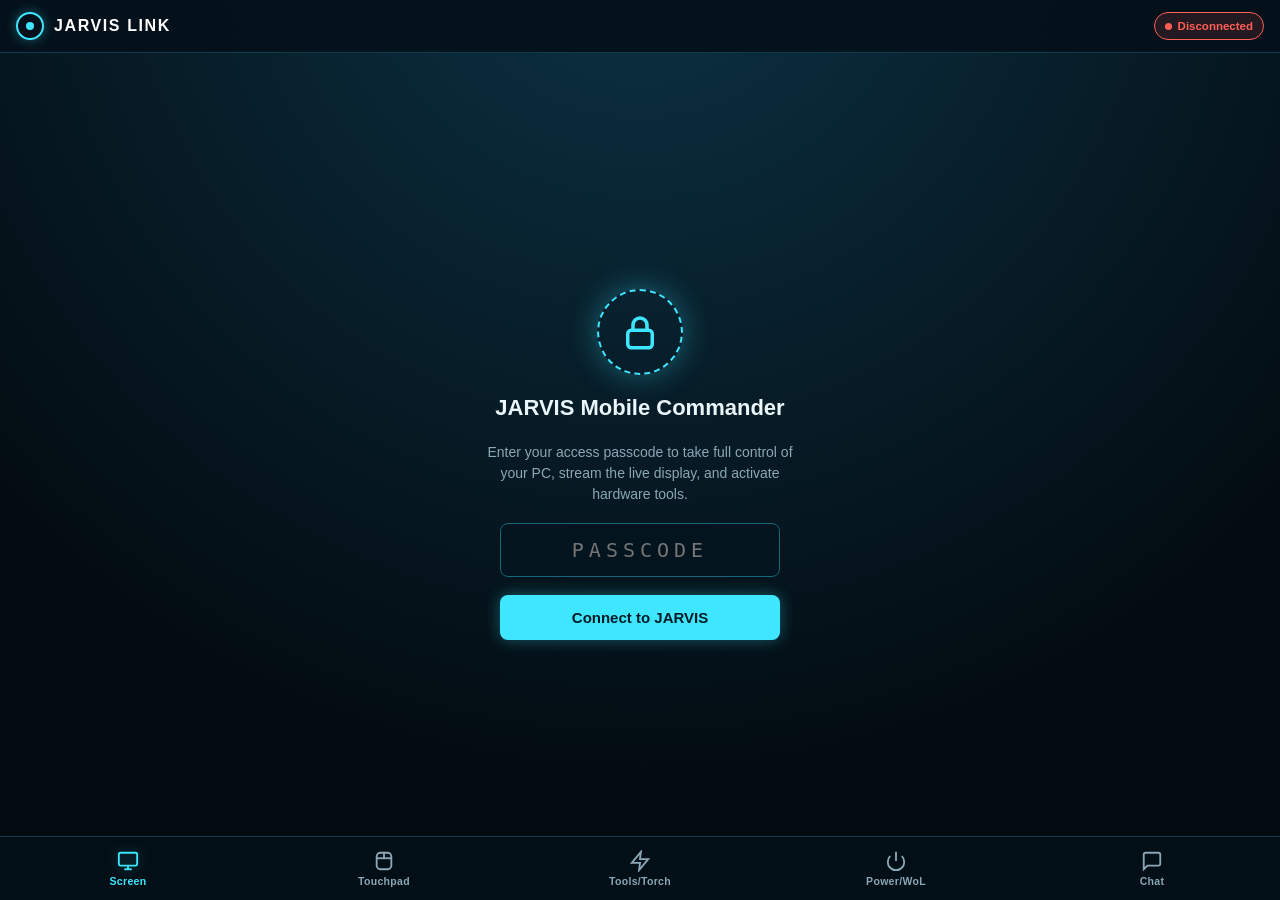
==== frontend/phone.html @ 46cdab11 "v4.6.0: Live desktop stream, phone flashlight control, subnet device discovery, laptop WoWLAN sleep " ====
<!doctype html>
<html lang="en">
<head>
  <meta charset="utf-8" />
  <meta name="viewport" content="width=device-width, initial-scale=1, maximum-scale=1, user-scalable=no, viewport-fit=cover" />
  <meta name="theme-color" content="#030b11" />
  <meta name="apple-mobile-web-app-capable" content="yes" />
  <meta name="apple-mobile-web-app-status-bar-style" content="black-translucent" />
  <title>JARVIS Mobile Commander</title>
  <style>
    :root {
      --bg: #030b11;
      --card: #081824;
      --card-border: #0f394d;
      --cyan: #3fe6ff;
      --cyan-dim: #136677;
      --cyan-glow: rgba(63, 230, 255, 0.35);
      --amber: #ffb54a;
      --red: #ff5e57;
      --green: #4ade80;
      --text: #eaf6fa;
      --muted: #8aa7b5;
      --font: -apple-system, BlinkMacSystemFont, "Segoe UI", Roboto, Helvetica, Arial, sans-serif;
      --mono: "Cascadia Mono", Consolas, monospace;
      --nav-height: 64px;
    }
    * { box-sizing: border-box; -webkit-tap-highlight-color: transparent; }
    html, body {
      margin: 0; padding: 0; width: 100%; min-height: 100%;
      background: var(--bg); color: var(--text); font: 15px/1.4 var(--font);
      overflow-x: hidden;
    }
    body {
      background: radial-gradient(circle at 50% -10%, #0c3345 0%, var(--bg) 75%);
      display: flex; flex-direction: column; min-height: 100vh;
      padding-bottom: calc(var(--nav-height) + env(safe-area-inset-bottom, 12px));
    }
    .hidden { display: none !important; }

    /* Top Bar */
    header {
      padding: 12px 16px; display: flex; align-items: center; justify-content: space-between;
      border-bottom: 1px solid var(--card-border); background: rgba(5, 18, 27, 0.94);
      backdrop-filter: blur(16px); -webkit-backdrop-filter: blur(16px);
      position: sticky; top: 0; z-index: 50;
    }
    .brand { display: flex; align-items: center; gap: 10px; }
    .mark {
      width: 28px; height: 28px; border-radius: 50%; border: 2px solid var(--cyan);
      box-shadow: 0 0 12px var(--cyan-glow); display: flex; align-items: center; justify-content: center;
      position: relative;
    }
    .mark::after { content: ""; width: 8px; height: 8px; border-radius: 50%; background: var(--cyan); }
    .title { font-weight: 800; font-size: 16px; letter-spacing: 0.1em; color: #fff; }
    .status-badge {
      display: inline-flex; align-items: center; gap: 6px; font-size: 11.5px; font-weight: 600;
      padding: 5px 10px; border-radius: 14px; background: rgba(74, 222, 128, 0.12);
      border: 1px solid var(--green); color: var(--green);
    }
    .status-badge.bad { background: rgba(255, 94, 87, 0.12); border-color: var(--red); color: var(--red); }
    .status-badge i { width: 7px; height: 7px; border-radius: 50%; background: currentColor; }

    /* Fixed Bottom Navigation */
    .bottom-nav {
      position: fixed; bottom: 0; left: 0; right: 0; height: var(--nav-height);
      background: rgba(4, 16, 24, 0.96); backdrop-filter: blur(20px); -webkit-backdrop-filter: blur(20px);
      border-top: 1px solid var(--card-border); display: flex; justify-content: space-around;
      align-items: center; z-index: 60; padding-bottom: env(safe-area-inset-bottom, 0px);
    }
    .nav-item {
      flex: 1; display: flex; flex-direction: column; align-items: center; justify-content: center;
      background: none; border: none; color: var(--muted); padding: 6px 0; cursor: pointer;
      font-size: 10.5px; font-weight: 600; letter-spacing: 0.03em; transition: color 0.15s;
    }
    .nav-item svg { width: 22px; height: 22px; stroke: currentColor; fill: none; stroke-width: 2; margin-bottom: 3px; }
    .nav-item.active { color: var(--cyan); }
    .nav-item.active svg { stroke: var(--cyan); filter: drop-shadow(0 0 6px var(--cyan-glow)); }

    /* Main Container */
    main { flex: 1; padding: 14px; display: flex; flex-direction: column; gap: 14px; max-width: 680px; margin: 0 auto; width: 100%; }

    /* Panels */
    .panel {
      background: var(--card); border: 1px solid var(--card-border); border-radius: 10px;
      padding: 14px; display: flex; flex-direction: column; gap: 12px;
      box-shadow: 0 4px 20px rgba(0, 0, 0, 0.3);
    }
    .panel-head { display: flex; align-items: center; justify-content: space-between; }
    .panel-head h3 { margin: 0; font-size: 13.5px; font-weight: 700; color: #fff; text-transform: uppercase; letter-spacing: 0.08em; }

    /* Auth Screen */
    .auth-box {
      flex: 1; display: flex; flex-direction: column; justify-content: center; align-items: center;
      padding: 28px 20px; text-align: center; gap: 18px; margin-top: 40px;
    }
    .lock-orb {
      width: 86px; height: 86px; border-radius: 50%; border: 2px dashed var(--cyan);
      display: flex; align-items: center; justify-content: center;
      box-shadow: 0 0 30px var(--cyan-glow); animation: pulse 2.5s infinite;
    }
    .lock-orb svg { width: 42px; height: 42px; stroke: var(--cyan); fill: none; stroke-width: 2; }
    .auth-box h2 { margin: 0; font-size: 22px; font-weight: 700; }
    .auth-box p { margin: 0; color: var(--muted); font-size: 14px; max-width: 320px; line-height: 1.5; }
    .pass-input {
      width: 100%; max-width: 280px; padding: 14px; font-size: 20px; text-align: center;
      letter-spacing: 0.25em; border-radius: 8px; border: 1px solid var(--cyan-dim);
      background: #04141e; color: #fff; font-family: var(--mono); outline: none;
    }
    .pass-input:focus { border-color: var(--cyan); box-shadow: 0 0 15px var(--cyan-glow); }
    .btn-connect {
      width: 100%; max-width: 280px; padding: 14px; border-radius: 8px; font-size: 15px;
      font-weight: 700; background: var(--cyan); color: #011b24; border: none; cursor: pointer;
      box-shadow: 0 0 15px var(--cyan-glow);
    }
    .btn-connect:active { filter: brightness(0.9); }

    /* LIVE SCREEN STREAM (MJPEG Smooth Feed) */
    .screen-wrapper {
      position: relative; width: 100%; border-radius: 8px; overflow: hidden;
      border: 1px solid var(--cyan-dim); background: #000; display: flex; align-items: center; justify-content: center;
      min-height: 200px;
    }
    .live-stream-img {
      width: 100%; height: auto; max-height: 65vh; display: block; object-fit: contain;
      cursor: crosshair; user-select: none;
    }
    .live-tag {
      position: absolute; top: 8px; left: 8px; background: rgba(220, 38, 38, 0.85);
      color: #fff; font-size: 10.5px; font-weight: 800; padding: 3px 8px; border-radius: 4px;
      display: flex; align-items: center; gap: 5px; text-transform: uppercase; letter-spacing: 0.08em;
    }
    .live-tag::before { content: ""; width: 6px; height: 6px; border-radius: 50%; background: #fff; animation: pulse 1s infinite; }
    .stream-overlay-controls {
      position: absolute; top: 8px; right: 8px; display: flex; gap: 6px;
    }
    .stream-btn {
      padding: 5px 9px; font-size: 11.5px; font-weight: 600; border-radius: 5px;
      background: rgba(0, 0, 0, 0.75); border: 1px solid var(--cyan-dim); color: #fff;
      cursor: pointer; backdrop-filter: blur(6px);
    }
    .stream-btn:active { border-color: var(--cyan); color: var(--cyan); }
    .click-ripple {
      position: absolute; width: 24px; height: 24px; border-radius: 50%;
      border: 2px solid var(--cyan); background: rgba(63, 230, 255, 0.4);
      transform: translate(-50%, -50%); pointer-events: none; animation: ripple 0.5s forwards;
    }
    @keyframes ripple {
      0% { transform: translate(-50%, -50%) scale(0.3); opacity: 1; }
      100% { transform: translate(-50%, -50%) scale(2); opacity: 0; }
    }

    /* FLASH LIGHT SECTION */
    .torch-card {
      background: linear-gradient(135deg, rgba(63, 230, 255, 0.08) 0%, rgba(7, 24, 34, 0.8) 100%);
      border: 1px solid var(--cyan-dim); border-radius: 12px; padding: 18px; text-align: center;
      display: flex; flex-direction: column; align-items: center; gap: 14px;
    }
    .torch-btn {
      width: 100px; height: 100px; border-radius: 50%; border: 3px solid var(--cyan);
      background: #061922; color: var(--cyan); display: flex; flex-direction: column;
      align-items: center; justify-content: center; cursor: pointer; gap: 4px;
      box-shadow: 0 0 20px rgba(63, 230, 255, 0.2); transition: all 0.25s ease;
    }
    .torch-btn svg { width: 36px; height: 36px; stroke: currentColor; fill: none; stroke-width: 2; }
    .torch-btn span { font-size: 11px; font-weight: 800; letter-spacing: 0.08em; }
    .torch-btn.active {
      background: #ffea79; color: #1a1500; border-color: #ffd700;
      box-shadow: 0 0 45px rgba(255, 234, 121, 0.8), 0 0 80px rgba(255, 215, 0, 0.5);
    }
    .torch-btn.active svg { stroke: #1a1500; }

    /* Screen Torch Overlay (100% fallback) */
    .screen-torch-overlay {
      position: fixed; inset: 0; z-index: 9999; background: #ffffff;
      display: flex; flex-direction: column; align-items: center; justify-content: center;
      color: #000; font-weight: 800; cursor: pointer;
    }
    .screen-torch-overlay span {
      background: rgba(0, 0, 0, 0.6); color: #fff; padding: 10px 18px; border-radius: 20px;
      font-size: 14px; letter-spacing: 0.05em;
    }

    /* Trackpad */
    .touchpad-box {
      width: 100%; height: 210px; border-radius: 10px; border: 2px dashed var(--cyan-dim);
      background: radial-gradient(circle at 50% 50%, #072230 0%, #030f16 100%);
      display: flex; flex-direction: column; align-items: center; justify-content: center;
      user-select: none; touch-action: none; position: relative;
    }
    .touchpad-box:active { border-color: var(--cyan); box-shadow: inset 0 0 25px var(--cyan-glow); }
    .touchpad-hint { color: var(--muted); font-size: 12.5px; pointer-events: none; text-align: center; line-height: 1.5; }
    .mouse-btns { display: grid; grid-template-columns: 1fr 1fr; gap: 8px; }
    .mouse-btn {
      padding: 13px; border-radius: 8px; border: 1px solid var(--card-border);
      background: #061922; color: #fff; font-weight: 700; font-size: 14px; cursor: pointer;
      text-align: center;
    }
    .mouse-btn:active { background: rgba(63, 230, 255, 0.2); border-color: var(--cyan); }

    /* Action Grids */
    .grid { display: grid; grid-template-columns: repeat(2, 1fr); gap: 8px; }
    .btn-action {
      padding: 12px 10px; border-radius: 8px; border: 1px solid var(--card-border);
      background: #061923; color: #d0edf5; font-size: 13.5px; font-weight: 600;
      display: flex; align-items: center; justify-content: center; gap: 8px; cursor: pointer;
      text-align: center;
    }
    .btn-action:active { background: rgba(63, 230, 255, 0.18); border-color: var(--cyan); color: #fff; }
    .btn-action svg { width: 18px; height: 18px; stroke: var(--cyan); fill: none; stroke-width: 2; flex-shrink: 0; }
    .btn-action.highlight { border-color: var(--cyan-dim); color: #fff; background: rgba(63, 230, 255, 0.08); }
    .btn-action.warning { border-color: #8c6a23; color: #ffca65; }
    .btn-action.danger { border-color: #7a1d15; color: #ff8b7c; }

    /* Keyboard bar */
    .key-bar { display: flex; gap: 8px; }
    .key-bar input {
      flex: 1; padding: 12px 14px; border-radius: 8px; border: 1px solid var(--card-border);
      background: #04121a; color: #fff; font-size: 14px; outline: none;
    }
    .key-bar input:focus { border-color: var(--cyan); }
    .btn-key-send {
      padding: 0 16px; border-radius: 8px; background: var(--cyan); color: #011b24;
      border: none; font-weight: 800; font-size: 13.5px; cursor: pointer;
    }
    .shortcut-chips { display: flex; flex-wrap: wrap; gap: 6px; }
    .chip {
      padding: 7px 11px; border-radius: 6px; font-size: 12.5px; font-weight: 600;
      background: #071f2b; border: 1px solid var(--card-border); color: #c4ecf7; cursor: pointer;
    }
    .chip:active { border-color: var(--cyan); color: #fff; background: rgba(63, 230, 255, 0.2); }

    /* Chat Section */
    .chat-log {
      max-height: 380px; min-height: 180px; overflow-y: auto; display: flex; flex-direction: column;
      gap: 10px; padding: 4px;
    }
    .bubble {
      padding: 10px 14px; border-radius: 10px; font-size: 14.5px; max-width: 88%;
      word-break: break-word; line-height: 1.45;
    }
    .bubble.user { align-self: flex-end; background: #0c3345; border: 1px solid var(--cyan-dim); color: #fff; border-bottom-right-radius: 2px; }
    .bubble.bot { align-self: flex-start; background: #061922; border-left: 3px solid var(--cyan); color: var(--text); border-bottom-left-radius: 2px; }
    .bubble.err { border-left-color: var(--red); color: #ffb4a6; }

    .chat-bar { display: flex; gap: 8px; }
    .chat-bar input {
      flex: 1; padding: 12px 14px; border-radius: 8px; border: 1px solid var(--card-border);
      background: #04121a; color: #fff; font-size: 14.5px; outline: none;
    }
    .chat-bar input:focus { border-color: var(--cyan); }
    .btn-icon {
      width: 46px; height: 46px; border-radius: 8px; border: 1px solid var(--cyan-dim);
      background: #061e29; color: var(--cyan); display: flex; align-items: center; justify-content: center;
      cursor: pointer; flex-shrink: 0;
    }
    .btn-icon svg { width: 22px; height: 22px; fill: none; stroke: currentColor; stroke-width: 2; }
    .btn-icon.live { background: var(--cyan); color: #00222a; animation: pulse 1s infinite; }

    /* Info cards */
    .info-card {
      padding: 12px; border-radius: 8px; background: rgba(63, 230, 255, 0.05);
      border: 1px solid var(--cyan-dim); font-size: 13.5px; color: var(--text); line-height: 1.5;
    }
    .info-card b { color: var(--cyan); }

    /* Media row */
    .media-row { display: flex; justify-content: space-between; gap: 6px; }
    .media-row button {
      flex: 1; padding: 12px 4px; border-radius: 6px; border: 1px solid var(--card-border);
      background: #061822; color: #fff; font-size: 13px; font-weight: 600; cursor: pointer;
    }
    .media-row button:active { border-color: var(--cyan); }

    /* Alarm Banner */
    .alarm-banner {
      position: fixed; inset: 0; z-index: 100; background: rgba(239, 68, 68, 0.96);
      color: #fff; display: flex; flex-direction: column; align-items: center; justify-content: center;
      gap: 18px; padding: 24px; text-align: center; animation: alarmFlash 0.5s infinite alternate;
    }
    .alarm-banner h1 { margin: 0; font-size: 30px; font-weight: 800; }
    .btn-dismiss {
      padding: 14px 30px; border-radius: 10px; font-size: 17px; font-weight: 800;
      background: #fff; color: #b91c1c; border: none; cursor: pointer; box-shadow: 0 4px 20px rgba(0,0,0,0.5);
    }

    /* Toast */
    .toast {
      position: fixed; bottom: calc(var(--nav-height) + 16px); left: 50%; transform: translateX(-50%);
      padding: 10px 18px; border-radius: 24px; font-size: 13.5px; font-weight: 600;
      background: #072230; border: 1px solid var(--cyan); color: #fff; z-index: 70;
      box-shadow: 0 4px 25px rgba(0,0,0,0.7); max-width: 90%; text-align: center;
    }

    @keyframes pulse {
      0%, 100% { transform: scale(1); }
      50% { transform: scale(1.04); }
    }
    @keyframes alarmFlash {
      from { background: rgba(220, 38, 38, 0.96); }
      to { background: rgba(153, 27, 27, 0.96); }
    }
  </style>
</head>
<body>

  <!-- Top Navigation Header -->
  <header>
    <div class="brand">
      <div class="mark"></div>
      <div class="title">JARVIS LINK</div>
    </div>
    <div id="connStatus" class="status-badge bad"><i></i><span>Disconnected</span></div>
  </header>

  <!-- Passcode Unlock Screen -->
  <div id="authScreen" class="auth-box">
    <div class="lock-orb">
      <svg viewBox="0 0 24 24"><rect x="5" y="11" width="14" height="10" rx="2"/><path d="M8 11V8a4 4 0 018 0v3"/></svg>
    </div>
    <h2>JARVIS Mobile Commander</h2>
    <p>Enter your access passcode to take full control of your PC, stream the live display, and activate hardware tools.</p>
    <input type="password" id="passInput" class="pass-input" placeholder="PASSCODE" autocomplete="off" />
    <button id="btnConnect" class="btn-connect">Connect to JARVIS</button>
  </div>

  <!-- Connected Screen -->
  <div id="mainScreen" class="hidden" style="display:flex; flex-direction:column; flex:1;">
    <main>
      <!-- TAB 1: LIVE SCREEN (Continuous Smooth Stream) -->
      <div id="tabScreen" class="tab-content">
        <section class="panel">
          <div class="panel-head">
            <h3>Live Desktop Stream</h3>
            <div style="display:flex; gap:6px;">
              <button id="btnFullscreenStream" class="stream-btn">⛶ Fullscreen</button>
              <button id="btnReloadStream" class="stream-btn">🔄 Reconnect</button>
            </div>
          </div>
          <div class="screen-wrapper" id="streamWrapper">
            <span class="live-tag">Live Stream</span>
            <img id="liveScreenStream" class="live-stream-img" alt="Connecting live video feed..." />
          </div>
          <div style="display:flex; justify-content:space-between; align-items:center; font-size:12px; color:var(--muted)">
            <span>👆 Tap anywhere on the live desktop above to click that spot on your PC!</span>
          </div>
        </section>

        <!-- Quick PC Actions under Stream -->
        <section class="panel">
          <div class="panel-head"><h3>Quick Controls</h3></div>
          <div class="grid">
            <button class="btn-action highlight" data-action="click">
              <svg viewBox="0 0 24 24"><circle cx="12" cy="12" r="9"/><circle cx="12" cy="12" r="3"/></svg>
              Left Click
            </button>
            <button class="btn-action highlight" data-action="right_click">
              <svg viewBox="0 0 24 24"><path d="M12 3v18M12 3a9 9 0 019 9v0a9 9 0 01-9 9"/></svg>
              Right Click
            </button>
            <button class="btn-action" data-action="minimize">
              <svg viewBox="0 0 24 24"><line x1="4" y1="20" x2="20" y2="20"/></svg>
              Minimise Window
            </button>
            <button class="btn-action" data-action="maximize">
              <svg viewBox="0 0 24 24"><rect x="3" y="3" width="18" height="18" rx="2"/></svg>
              Full Size Window
            </button>
          </div>
        </section>
      </div>

      <!-- TAB 2: TRACKPAD & KEYBOARD -->
      <div id="tabTrackpad" class="tab-content hidden">
        <section class="panel">
          <div class="panel-head">
            <h3>Precision Touchpad</h3>
            <span style="font-size:11.5px; color:var(--cyan)">Tap=Click | 2-Finger=Right-Click</span>
          </div>
          <div id="touchpad" class="touchpad-box">
            <span class="touchpad-hint">Drag finger here to move PC cursor<br>Tap to click • 2 fingers to scroll</span>
          </div>
          <div class="mouse-btns">
            <button class="mouse-btn" id="btnMouseLeft">Left Click</button>
            <button class="mouse-btn" id="btnMouseRight">Right Click</button>
          </div>
        </section>

        <section class="panel">
          <div class="panel-head"><h3>PC Keyboard & Shortcuts</h3></div>
          <div class="key-bar">
            <input type="text" id="keyInput" placeholder="Type text to send to PC..." autocomplete="off" />
            <button id="btnSendKeys" class="btn-key-send">Send</button>
          </div>
          <div class="shortcut-chips">
            <button class="chip" data-key="win">Win Key</button>
            <button class="chip" data-key="enter">Enter</button>
            <button class="chip" data-key="backspace">Backspace</button>
            <button class="chip" data-key="esc">Esc</button>
            <button class="chip" data-key="alt+tab">Alt+Tab</button>
            <button class="chip" data-key="ctrl+c">Copy (Ctrl+C)</button>
            <button class="chip" data-key="ctrl+v">Paste (Ctrl+V)</button>
            <button class="chip" data-key="win+d">Desktop (Win+D)</button>
            <button class="chip" data-key="win+l">Lock (Win+L)</button>
            <button class="chip" data-key="space">Space</button>
            <button class="chip" data-key="up">▲ Up</button>
            <button class="chip" data-key="down">▼ Down</button>
          </div>
        </section>
      </div>

      <!-- TAB 3: PHONE TOOLS & FLASHLIGHT -->
      <div id="tabTools" class="tab-content hidden">
        <!-- Torch Card -->
        <section class="panel">
          <div class="panel-head"><h3>Phone Flashlight & Torch</h3></div>
          <div class="torch-card">
            <button id="btnToggleTorch" class="torch-btn">
              <svg viewBox="0 0 24 24"><polygon points="13 2 3 14 12 14 11 22 21 10 12 10 13 2"/></svg>
              <span id="torchLabel">TORCH OFF</span>
            </button>
            <span style="font-size:13px; color:var(--muted)">Tap button above or ask JARVIS from PC to turn on phone flashlight.</span>
            <div style="display:flex; gap:8px; width:100%;">
              <button id="btnScreenTorch" class="btn-action" style="flex:1;">White Screen Torch</button>
              <button id="btnVibratePhone" class="btn-action" style="flex:1;">Test Vibration</button>
            </div>
          </div>
        </section>

        <!-- Phone Companion Features -->
        <section class="panel">
          <div class="panel-head"><h3>Phone & Camera Tools</h3></div>
          <div class="grid">
            <label class="btn-action highlight" style="cursor:pointer">
              <svg viewBox="0 0 24 24"><path d="M23 19a2 2 0 01-2 2H3a2 2 0 01-2-2V8a2 2 0 012-2h4l2-3h6l2 3h4a2 2 0 012 2z"/><circle cx="12" cy="13" r="4"/></svg>
              Snap & Send Photo
              <input type="file" id="photoInput" accept="image/*" capture="environment" class="hidden" />
            </label>
            <button id="btnShareScreen" class="btn-action highlight">
              <svg viewBox="0 0 24 24"><rect x="2" y="3" width="20" height="14" rx="2"/><line x1="8" y1="21" x2="16" y2="21"/><line x1="12" y1="17" x2="12" y2="21"/></svg>
              Share Phone Screen
            </button>
            <button id="btnSendClipboard" class="btn-action">
              <svg viewBox="0 0 24 24"><path d="M16 4h2a2 2 0 012 2v14a2 2 0 01-2 2H6a2 2 0 01-2-2V6a2 2 0 012-2h2"/><rect x="8" y="2" width="8" height="4" rx="1"/></svg>
              Send Phone Clip
            </button>
            <button id="btnGetClipboard" class="btn-action">
              <svg viewBox="0 0 24 24"><path d="M8 5H6a2 2 0 00-2 2v12a2 2 0 002 2h10a2 2 0 002-2v-1M8 5a2 2 0 002 2h2a2 2 0 002-2M8 5a2 2 0 012-2h2a2 2 0 012 2"/></svg>
              Get PC Clip
            </button>
            <label class="btn-action" style="cursor:pointer">
              <svg viewBox="0 0 24 24"><path d="M14 2H6a2 2 0 00-2 2v16a2 2 0 002 2h12a2 2 0 002-2V8z"/><path d="M14 2v6h6"/></svg>
              Upload Any File
              <input type="file" id="fileInput" class="hidden" />
            </label>
            <button id="btnWakeLock" class="btn-action">
              <svg viewBox="0 0 24 24"><circle cx="12" cy="12" r="5"/><line x1="12" y1="1" x2="12" y2="3"/><line x1="12" y1="21" x2="12" y2="23"/><line x1="4.22" y1="4.22" x2="5.64" y2="5.64"/><line x1="18.36" y1="18.36" x2="19.78" y2="19.78"/></svg>
              Keep Screen Awake
            </button>
          </div>
        </section>

        <!-- Unlock Screen Surface -->
        <section class="panel">
          <div class="panel-head"><h3>Phone Unlock PIN / Pass</h3></div>
          <div style="display:flex; gap:8px;">
            <input type="password" id="phoneUnlockPin" placeholder="PIN / Passcode" style="flex:1; padding:11px; border-radius:8px; border:1px solid var(--card-border); background:#04121a; color:#fff;" />
            <button id="btnUnlockPhone" class="btn-action highlight" style="width:auto; padding:0 16px;">Unlock</button>
          </div>
        </section>
      </div>

      <!-- TAB 4: POWER & WAKE-ON-LAN -->
      <div id="tabPower" class="tab-content hidden">
        <!-- Wake-on-LAN card -->
        <section class="panel">
          <div class="panel-head"><h3>Wake PC from Sleep (WoL)</h3></div>
          <div class="info-card" id="wolDetails">
            <b>Hardware MAC:</b> <span id="dispMac" style="color:var(--cyan); font-family:var(--mono);">9C:C7:D3:36:72:C6</span><br>
            <b>Broadcast IP:</b> <span id="dispBcast" style="font-family:var(--mono);">10.202.34.255:9</span><br>
            <small style="color:var(--muted)">Note: When your laptop is asleep, Windows suspends the web server. Use the 1-Tap WoL Intent button below to transmit the hardware magic packet over Wi-Fi directly from your phone!</small>
          </div>
          <div class="grid">
            <button id="btnCopyMac" class="btn-action highlight">
              <svg viewBox="0 0 24 24"><rect x="9" y="9" width="13" height="13" rx="2" ry="2"/><path d="M5 15H4a2 2 0 01-2-2V4a2 2 0 012-2h9a2 2 0 012 2v1"/></svg>
              Copy MAC Address
            </button>
            <a id="btnAndroidWolIntent" class="btn-action highlight" style="text-decoration:none;">
              <svg viewBox="0 0 24 24"><polygon points="13 2 3 14 12 14 11 22 21 10 12 10 13 2"/></svg>
              Open Android WoL
            </a>
            <button id="btnWakePC" class="btn-action warning">
              <svg viewBox="0 0 24 24"><path d="M18.36 6.64a9 9 0 11-12.73 0M12 2v10"/></svg>
              Send WoL Packet
            </button>
            <button id="btnSleepPC" class="btn-action danger">
              <svg viewBox="0 0 24 24"><path d="M21 12.79A9 9 0 1111.21 3 7 7 0 0021 12.79z"/></svg>
              Put PC to Sleep
            </button>
          </div>
        </section>

        <!-- Windows Management -->
        <section class="panel">
          <div class="panel-head"><h3>Windows & Desktop Control</h3></div>
          <div class="grid">
            <button class="btn-action highlight" data-action="minimize">Minimise Active</button>
            <button class="btn-action highlight" data-action="maximize">Make Full Size</button>
            <button class="btn-action" data-action="restore">Restore Window</button>
            <button class="btn-action danger" data-action="close">Close Window</button>
            <button class="btn-action" data-action="desktop">Show Desktop</button>
            <button class="btn-action" data-action="lock">Lock PC</button>
          </div>
        </section>

        <!-- Media Controls -->
        <section class="panel">
          <div class="panel-head"><h3>PC Volume & Media</h3></div>
          <div class="media-row">
            <button data-action="previous">⏮ Prev</button>
            <button data-action="play_pause">⏯ Play/Pause</button>
            <button data-action="next">⏭ Next</button>
          </div>
          <div class="media-row">
            <button data-action="volume_down">🔉 Vol -</button>
            <button data-action="mute">🔇 Mute</button>
            <button data-action="volume_up">🔊 Vol +</button>
          </div>
        </section>
      </div>

      <!-- TAB 5: AI CHAT & VOICE -->
      <div id="tabChat" class="tab-content hidden">
        <section class="panel">
          <div class="panel-head">
            <h3>JARVIS AI Assistant</h3>
            <span id="pcName" style="font-size:12px; color:var(--muted)">Connected to PC</span>
          </div>
          <div id="chatLog" class="chat-log">
            <div class="bubble bot">JARVIS Mobile Link active. Tell me what to do on your PC or with your phone!</div>
          </div>
          <form id="chatForm" class="chat-bar" autocomplete="off">
            <button type="button" id="btnMic" class="btn-icon" title="Voice Input">
              <svg viewBox="0 0 24 24"><rect x="9" y="3" width="6" height="11" rx="3"/><path d="M5 11a7 7 0 0014 0M12 18v3"/></svg>
            </button>
            <input type="text" id="chatInput" placeholder="Command PC or ask anything..." />
            <button type="submit" class="btn-icon" title="Send">
              <svg viewBox="0 0 24 24"><path d="M5 12h14M12 5l7 7-7 7"/></svg>
            </button>
          </form>
        </section>
      </div>
    </main>
  </div>

  <!-- Bottom Navigation Bar -->
  <nav class="bottom-nav" id="bottomNav">
    <button class="nav-item active" data-tab="tabScreen">
      <svg viewBox="0 0 24 24"><rect x="2" y="3" width="20" height="14" rx="2"/><line x1="8" y1="21" x2="16" y2="21"/><line x1="12" y1="17" x2="12" y2="21"/></svg>
      <span>Screen</span>
    </button>
    <button class="nav-item" data-tab="tabTrackpad">
      <svg viewBox="0 0 24 24"><rect x="4" y="3" width="16" height="18" rx="4"/><line x1="12" y1="3" x2="12" y2="9"/><line x1="4" y1="9" x2="20" y2="9"/></svg>
      <span>Touchpad</span>
    </button>
    <button class="nav-item" data-tab="tabTools">
      <svg viewBox="0 0 24 24"><polygon points="13 2 3 14 12 14 11 22 21 10 12 10 13 2"/></svg>
      <span>Tools/Torch</span>
    </button>
    <button class="nav-item" data-tab="tabPower">
      <svg viewBox="0 0 24 24"><path d="M18.36 6.64a9 9 0 11-12.73 0M12 2v10"/></svg>
      <span>Power/WoL</span>
    </button>
    <button class="nav-item" data-tab="tabChat">
      <svg viewBox="0 0 24 24"><path d="M21 15a2 2 0 01-2 2H7l-4 4V5a2 2 0 012-2h14a2 2 0 012 2z"/></svg>
      <span>Chat</span>
    </button>
  </nav>

  <!-- Screen Torch White Fullscreen Fallback -->
  <div id="screenTorchOverlay" class="screen-torch-overlay hidden">
    <span>💡 WHITE SCREEN TORCH ACTIVE (TAP TO EXIT)</span>
  </div>

  <!-- Alarm Banner -->
  <div id="alarmModal" class="alarm-banner hidden">
    <h1>🚨 JARVIS LOCATING PHONE</h1>
    <p>Your PC requested to find / ring this phone!</p>
    <button id="btnDismissAlarm" class="btn-dismiss">I Found My Phone</button>
  </div>

  <div id="toast" class="toast hidden"></div>

  <script>
    'use strict';
    let token = localStorage.getItem('jarvis_phone_token') || '';
    let audioCtx = null;
    let alarmInterval = null;
    let pcMacAddress = '9C:C7:D3:36:72:C6';
    let pcBroadcastIp = '10.202.34.255';
    let wakeLock = null;
    let cameraTrack = null;
    let isTorchActive = false;

    function toast(text) {
      const t = document.getElementById('toast');
      t.textContent = text; t.classList.remove('hidden');
      clearTimeout(toast.timer); toast.timer = setTimeout(() => t.classList.add('hidden'), 3500);
    }

    // Bottom Navigation
    document.querySelectorAll('.nav-item').forEach(btn => {
      btn.onclick = () => {
        document.querySelectorAll('.nav-item').forEach(b => b.classList.remove('active'));
        btn.classList.add('active');
        const target = btn.dataset.tab;
        document.querySelectorAll('.tab-content').forEach(c => c.classList.add('hidden'));
        document.getElementById(target)?.classList.remove('hidden');
        if (target === 'tabScreen') startLiveScreenStream();
      };
    });

    async function getBatteryPercent() {
      try {
        if (navigator.getBattery) {
          const b = await navigator.getBattery();
          return Math.round(b.level * 100);
        }
      } catch (e) {}
      return null;
    }

    function getDeviceModel() {
      const ua = navigator.userAgent;
      if (/iPhone/.test(ua)) return 'iPhone';
      if (/iPad/.test(ua)) return 'iPad';
      if (/Android/.test(ua)) {
        const m = ua.match(/;\s*([^;]+)\s+Build\//);
        return m ? m[1] : 'Android Device';
      }
      return 'Mobile Device';
    }

    // Connect / Auth
    document.getElementById('btnConnect').onclick = async () => {
      const pwd = document.getElementById('passInput').value.trim();
      if (!pwd) return toast('Please enter the passcode.');
      try {
        const bat = await getBatteryPercent();
        const res = await fetch('/api/phone/auth', {
          method: 'POST',
          headers: { 'Content-Type': 'application/json' },
          body: JSON.stringify({ password: pwd, device_name: getDeviceModel(), battery: bat })
        });
        const data = await res.json();
        if (!res.ok) throw new Error(data.detail || 'Incorrect passcode');
        token = data.token;
        localStorage.setItem('jarvis_phone_token', token);
        onAuthenticated(data);
      } catch (err) {
        toast(err.message);
      }
    };

    function onAuthenticated(info) {
      document.getElementById('authScreen').classList.add('hidden');
      document.getElementById('mainScreen').classList.remove('hidden');
      const badge = document.getElementById('connStatus');
      badge.className = 'status-badge';
      badge.innerHTML = '<i></i><span>Connected to ' + (info.pc_name || 'PC') + '</span>';
      document.getElementById('pcName').textContent = 'Connected: ' + (info.pc_name || 'PC');
      startPingLoop();
      loadWolInfo();
      startLiveScreenStream();
    }

    // LIVE SCREEN STREAM (MJPEG Smooth Video Feed)
    const liveScreenStream = document.getElementById('liveScreenStream');
    function startLiveScreenStream() {
      if (!token) return;
      liveScreenStream.src = '/api/phone/screen/stream?token=' + encodeURIComponent(token) + '&_t=' + Date.now();
    }
    document.getElementById('btnReloadStream').onclick = startLiveScreenStream;

    document.getElementById('btnFullscreenStream').onclick = () => {
      const wrapper = document.getElementById('streamWrapper');
      if (!document.fullscreenElement) {
        wrapper.requestFullscreen?.().catch(() => {});
      } else {
        document.exitFullscreen?.().catch(() => {});
      }
    };

    // Tap directly on the live video stream sends desktop mouse click with ripple
    liveScreenStream.onclick = async (e) => {
      const rect = liveScreenStream.getBoundingClientRect();
      const xPct = (e.clientX - rect.left) / rect.width;
      const yPct = (e.clientY - rect.top) / rect.height;

      // Show visual ripple
      const ripple = document.createElement('div');
      ripple.className = 'click-ripple';
      ripple.style.left = (e.clientX - rect.left) + 'px';
      ripple.style.top = (e.clientY - rect.top) + 'px';
      document.getElementById('streamWrapper').appendChild(ripple);
      setTimeout(() => ripple.remove(), 500);

      // Trigger PC click
      try {
        await fetch('/api/phone/action', {
          method: 'POST',
          headers: { 'Content-Type': 'application/json' },
          body: JSON.stringify({ token, action: 'click' })
        });
        if (navigator.vibrate) navigator.vibrate(20);
      } catch (err) {}
    };

    // FLASHLIGHT / TORCH CONTROL (Hardware Camera LED + Fallback)
    async function toggleHardwareTorch(forceState = null) {
      const targetState = forceState !== null ? forceState : !isTorchActive;
      try {
        // Try HTML5 MediaStreamTrack torch constraint
        if (!cameraTrack) {
          if (navigator.mediaDevices && navigator.mediaDevices.getUserMedia) {
            const stream = await navigator.mediaDevices.getUserMedia({
              video: { facingMode: 'environment' }
            });
            cameraTrack = stream.getVideoTracks()[0];
          }
        }

        if (cameraTrack) {
          const capabilities = cameraTrack.getCapabilities?.() || {};
          if (capabilities.torch) {
            await cameraTrack.applyConstraints({ advanced: [{ torch: targetState }] });
            setTorchUI(targetState);
            if (!targetState && cameraTrack) {
              cameraTrack.stop();
              cameraTrack = null;
            }
            return;
          }
        }
      } catch (err) {
        console.warn('Camera torch constraint error:', err);
      }

      // If hardware camera torch fails or unavailable, activate full white screen torch
      if (targetState) {
        document.getElementById('screenTorchOverlay').classList.remove('hidden');
        setTorchUI(true);
      } else {
        document.getElementById('screenTorchOverlay').classList.add('hidden');
        setTorchUI(false);
      }
    }

    function setTorchUI(on) {
      isTorchActive = on;
      const btn = document.getElementById('btnToggleTorch');
      const lbl = document.getElementById('torchLabel');
      if (on) {
        btn.classList.add('active');
        lbl.textContent = 'TORCH ON';
        toast('Flashlight turned ON');
        if (navigator.vibrate) navigator.vibrate([40, 40]);
      } else {
        btn.classList.remove('active');
        lbl.textContent = 'TORCH OFF';
        toast('Flashlight turned OFF');
      }
    }

    document.getElementById('btnToggleTorch').onclick = () => toggleHardwareTorch();
    document.getElementById('btnScreenTorch').onclick = () => {
      document.getElementById('screenTorchOverlay').classList.remove('hidden');
    };
    document.getElementById('screenTorchOverlay').onclick = () => {
      document.getElementById('screenTorchOverlay').classList.add('hidden');
      if (isTorchActive) setTorchUI(false);
    };

    document.getElementById('btnVibratePhone').onclick = () => {
      if (navigator.vibrate) {
        navigator.vibrate([300, 100, 300]);
        toast('Vibrated phone!');
      } else {
        toast('Vibration not supported on this device.');
      }
    };

    // Ping loop & Event Receiver
    async function startPingLoop() {
      if (startPingLoop.running) return;
      startPingLoop.running = true;
      while (token) {
        try {
          const bat = await getBatteryPercent();
          const res = await fetch('/api/phone/ping', {
            method: 'POST',
            headers: { 'Content-Type': 'application/json' },
            body: JSON.stringify({ token, battery: bat, device_name: getDeviceModel() })
          });
          if (res.status === 401) {
            token = '';
            localStorage.removeItem('jarvis_phone_token');
            location.reload();
            break;
          }
          const d = await res.json();
          (d.events || []).forEach(handleEvent);
        } catch (e) {}
        await new Promise(r => setTimeout(r, 2200));
      }
    }

    function handleEvent(ev) {
      if (ev.type === 'torch') {
        toggleHardwareTorch(Boolean(ev.data.enabled));
      } else if (ev.type === 'vibrate') {
        if (navigator.vibrate) navigator.vibrate(ev.data.pattern || [300, 150, 300]);
        toast('JARVIS vibrated your phone');
      } else if (ev.type === 'speak') {
        speak(ev.data.text);
      } else if (ev.type === 'ring') {
        startAlarm();
      } else if (ev.type === 'notification') {
        toast((ev.data.title || 'JARVIS') + ': ' + (ev.data.message || ''));
        if (navigator.vibrate) navigator.vibrate([200, 100, 200]);
      } else if (ev.type === 'wake_and_unlock') {
        toast('JARVIS: ' + (ev.data.message || 'Screen Wake Activated'));
        enableWakeLock();
        if (navigator.vibrate) navigator.vibrate([300, 100, 300]);
      } else if (ev.type === 'clipboard' && ev.data.text) {
        navigator.clipboard?.writeText(ev.data.text).catch(() => {});
        toast('Clipboard synced from PC!');
      }
    }

    // Virtual Touchpad
    const touchpad = document.getElementById('touchpad');
    let touchStartX = 0, touchStartY = 0, lastTouchX = 0, lastTouchY = 0;
    let touchStartTime = 0;

    touchpad.addEventListener('touchstart', (e) => {
      if (e.touches.length === 1) {
        touchStartX = e.touches[0].clientX;
        touchStartY = e.touches[0].clientY;
        lastTouchX = touchStartX;
        lastTouchY = touchStartY;
        touchStartTime = Date.now();
      }
    }, { passive: false });

    touchpad.addEventListener('touchmove', async (e) => {
      e.preventDefault();
      if (e.touches.length === 1) {
        const curX = e.touches[0].clientX;
        const curY = e.touches[0].clientY;
        const dx = (curX - lastTouchX) * 1.8;
        const dy = (curY - lastTouchY) * 1.8;
        lastTouchX = curX;
        lastTouchY = curY;

        if (Math.abs(dx) > 1 || Math.abs(dy) > 1) {
          fetch('/api/phone/mouse', {
            method: 'POST',
            headers: { 'Content-Type': 'application/json' },
            body: JSON.stringify({ token, action: 'move', dx, dy })
          }).catch(() => {});
        }
      }
    }, { passive: false });

    touchpad.addEventListener('touchend', (e) => {
      const duration = Date.now() - touchStartTime;
      const dist = Math.hypot(lastTouchX - touchStartX, lastTouchY - touchStartY);
      if (duration < 250 && dist < 12) {
        fetch('/api/phone/mouse', {
          method: 'POST',
          headers: { 'Content-Type': 'application/json' },
          body: JSON.stringify({ token, action: 'click', btn: 'left' })
        }).catch(() => {});
        if (navigator.vibrate) navigator.vibrate(20);
      }
    });

    document.getElementById('btnMouseLeft').onclick = () => {
      fetch('/api/phone/mouse', {
        method: 'POST',
        headers: { 'Content-Type': 'application/json' },
        body: JSON.stringify({ token, action: 'click', btn: 'left' })
      });
      if (navigator.vibrate) navigator.vibrate(20);
    };
    document.getElementById('btnMouseRight').onclick = () => {
      fetch('/api/phone/mouse', {
        method: 'POST',
        headers: { 'Content-Type': 'application/json' },
        body: JSON.stringify({ token, action: 'right_click' })
      });
      if (navigator.vibrate) navigator.vibrate(20);
    };

    // Virtual Keyboard
    document.getElementById('btnSendKeys').onclick = async () => {
      const inp = document.getElementById('keyInput');
      const val = inp.value;
      if (!val) return;
      await fetch('/api/phone/keyboard', {
        method: 'POST',
        headers: { 'Content-Type': 'application/json' },
        body: JSON.stringify({ token, text: val })
      });
      inp.value = '';
      toast('Sent text to PC');
    };

    document.querySelectorAll('.chip[data-key]').forEach(chip => {
      chip.onclick = async () => {
        const key = chip.dataset.key;
        await fetch('/api/phone/keyboard', {
          method: 'POST',
          headers: { 'Content-Type': 'application/json' },
          body: JSON.stringify({ token, key })
        });
        toast('Sent key: ' + key);
      };
    });

    // WoL & Sleep
    async function loadWolInfo() {
      try {
        const res = await fetch('/api/phone/wol_info');
        const data = await res.json();
        pcMacAddress = data.mac_address || '9C:C7:D3:36:72:C6';
        pcBroadcastIp = data.broadcast_ip || '10.202.34.255';
        localStorage.setItem('jarvis_pc_mac', pcMacAddress);
        document.getElementById('dispMac').textContent = pcMacAddress;
        document.getElementById('dispBcast').textContent = pcBroadcastIp + ':9';

        // Set up Android deep link
        const cleanMac = pcMacAddress.replace(/[:\-]/g, '');
        const intentLink = document.getElementById('btnAndroidWolIntent');
        intentLink.href = 'wol://' + pcMacAddress;
      } catch (e) {
        pcMacAddress = localStorage.getItem('jarvis_pc_mac') || '9C:C7:D3:36:72:C6';
      }
    }

    document.getElementById('btnCopyMac').onclick = () => {
      navigator.clipboard?.writeText(pcMacAddress);
      toast('Copied MAC address (' + pcMacAddress + ') to clipboard!');
      if (navigator.vibrate) navigator.vibrate(30);
    };

    document.getElementById('btnWakePC').onclick = async () => {
      const mac = pcMacAddress || localStorage.getItem('jarvis_pc_mac') || '9C:C7:D3:36:72:C6';
      toast('Broadcasting WoL magic packet to ' + mac + '...');
      try {
        const res = await fetch('/api/phone/wol_wake', {
          method: 'POST',
          headers: { 'Content-Type': 'application/json' },
          body: JSON.stringify({ mac, broadcast: pcBroadcastIp })
        });
        const d = await res.json();
        toast(d.message || 'Wake Packet Transmitted!');
      } catch (e) {
        toast('Packet sent. If PC is sleeping, open your Android WoL app.');
      }
    };

    document.getElementById('btnSleepPC').onclick = async () => {
      if (!confirm('Put your PC to sleep now? You can wake it anytime with Wake-on-LAN.')) return;
      try {
        const res = await fetch('/api/phone/sleep', {
          method: 'POST',
          headers: { 'Content-Type': 'application/json' },
          body: JSON.stringify({ token })
        });
        const d = await res.json();
        toast(d.message || 'PC is sleeping');
      } catch (e) { toast(e.message); }
    };

    // Phone Unlock & Wake Lock
    document.getElementById('btnUnlockPhone').onclick = async () => {
      const pin = document.getElementById('phoneUnlockPin').value.trim();
      try {
        const res = await fetch('/api/phone/unlock', {
          method: 'POST',
          headers: { 'Content-Type': 'application/json' },
          body: JSON.stringify({ token, pin })
        });
        const d = await res.json();
        toast(d.message || 'Phone unlock signal sent.');
        enableWakeLock();
      } catch (e) { toast(e.message); }
    };

    async function enableWakeLock() {
      try {
        if ('wakeLock' in navigator) {
          wakeLock = await navigator.wakeLock.request('screen');
          document.getElementById('btnWakeLock').textContent = 'Wake Lock Active';
          toast('Screen Wake Lock active: Display will stay on.');
        }
      } catch (e) {}
    }
    document.getElementById('btnWakeLock').onclick = enableWakeLock;

    // Mobile Screen Sharing
    document.getElementById('btnShareScreen').onclick = async () => {
      try {
        if (!navigator.mediaDevices || !navigator.mediaDevices.getDisplayMedia) {
          return toast('Screen sharing requires browser support or HTTPS tunnel.');
        }
        toast('Starting mobile screen share...');
        const stream = await navigator.mediaDevices.getDisplayMedia({ video: true });
        const video = document.createElement('video');
        video.srcObject = stream;
        video.play();
        video.onloadedmetadata = () => {
          setTimeout(async () => {
            const canvas = document.createElement('canvas');
            canvas.width = video.videoWidth;
            canvas.height = video.videoHeight;
            const ctx = canvas.getContext('2d');
            ctx.drawImage(video, 0, 0);
            const b64 = canvas.toDataURL('image/png');
            stream.getTracks().forEach(t => t.stop());
            await fetch('/api/phone/screen_upload', {
              method: 'POST',
              headers: { 'Content-Type': 'application/json' },
              body: JSON.stringify({ token, image: b64 })
            });
            toast('Mobile screen snapshot sent to JARVIS!');
          }, 600);
        };
      } catch (err) {
        toast('Could not share screen: ' + err.message);
      }
    };

    // Chat
    const chatLog = document.getElementById('chatLog');
    function addChat(text, role, isErr = false) {
      const b = document.createElement('div');
      b.className = 'bubble ' + role + (isErr ? ' err' : '');
      b.textContent = text;
      chatLog.append(b);
      chatLog.scrollTop = chatLog.scrollHeight;
    }

    document.getElementById('chatForm').onsubmit = async (e) => {
      e.preventDefault();
      const inp = document.getElementById('chatInput');
      const msg = inp.value.trim();
      if (!msg) return;
      inp.value = '';
      addChat(msg, 'user');
      try {
        const res = await fetch('/api/phone/chat', {
          method: 'POST',
          headers: { 'Content-Type': 'application/json' },
          body: JSON.stringify({ token, message: msg })
        });
        const d = await res.json();
        addChat(d.text, 'bot', d.error);
        speak(d.text);
      } catch (err) {
        addChat('Failed: ' + err.message, 'bot', true);
      }
    };

    function speak(text) {
      if (!window.speechSynthesis || !text) return;
      speechSynthesis.cancel();
      const u = new SpeechSynthesisUtterance(text);
      speechSynthesis.speak(u);
    }

    // Voice recognition
    const SR = window.SpeechRecognition || window.webkitSpeechRecognition;
    const btnMic = document.getElementById('btnMic');
    if (SR) {
      const rec = new SR();
      rec.continuous = false;
      rec.onstart = () => btnMic.classList.add('live');
      rec.onend = () => btnMic.classList.remove('live');
      rec.onresult = (e) => {
        const t = e.results[0][0].transcript;
        if (t) {
          document.getElementById('chatInput').value = t;
          document.getElementById('chatForm').dispatchEvent(new Event('submit'));
        }
      };
      btnMic.onclick = () => {
        try { rec.start(); } catch (e) { rec.stop(); }
      };
    } else {
      btnMic.onclick = () => toast('Voice input not supported in this mobile browser.');
    }

    // Actions
    document.querySelectorAll('[data-action]').forEach(btn => {
      btn.onclick = async () => {
        const action = btn.dataset.action;
        try {
          const res = await fetch('/api/phone/action', {
            method: 'POST',
            headers: { 'Content-Type': 'application/json' },
            body: JSON.stringify({ token, action })
          });
          const d = await res.json();
          toast(d.result);
          if (navigator.vibrate) navigator.vibrate(20);
        } catch (e) { toast(e.message); }
      };
    });

    // File / Photo uploads
    async function uploadBlob(file) {
      toast('Reading ' + file.name + '...');
      const reader = new FileReader();
      reader.onload = async () => {
        try {
          const b64 = reader.result.split(',')[1];
          toast('Uploading ' + file.name + ' to PC...');
          const res = await fetch('/api/phone/upload', {
            method: 'POST',
            headers: { 'Content-Type': 'application/json' },
            body: JSON.stringify({ token, filename: file.name, data: b64 })
          });
          const d = await res.json();
          if (d.ok) toast('Saved to PC: ' + d.saved_path);
          else throw new Error(d.detail || 'Upload failed');
        } catch (e) { toast(e.message); }
      };
      reader.readAsDataURL(file);
    }
    document.getElementById('photoInput').onchange = (e) => {
      if (e.target.files[0]) uploadBlob(e.target.files[0]);
    };
    document.getElementById('fileInput').onchange = (e) => {
      if (e.target.files[0]) uploadBlob(e.target.files[0]);
    };

    // Clipboard
    document.getElementById('btnSendClipboard').onclick = async () => {
      try {
        const t = await navigator.clipboard.readText();
        if (!t) return toast('Clipboard is empty.');
        const res = await fetch('/api/phone/clipboard', {
          method: 'POST',
          headers: { 'Content-Type': 'application/json' },
          body: JSON.stringify({ token, text: t, direction: 'to_pc' })
        });
        const d = await res.json();
        toast(d.message);
      } catch (e) { toast('Could not read clipboard. Grant clipboard permission.'); }
    };
    document.getElementById('btnGetClipboard').onclick = async () => {
      try {
        const res = await fetch('/api/phone/clipboard', {
          method: 'POST',
          headers: { 'Content-Type': 'application/json' },
          body: JSON.stringify({ token, direction: 'to_phone' })
        });
        const d = await res.json();
        if (d.text) {
          await navigator.clipboard.writeText(d.text);
          toast('Copied PC clipboard to phone!');
        } else {
          toast('PC clipboard is empty.');
        }
      } catch (e) { toast(e.message); }
    };

    // Alarm
    function startAlarm() {
      document.getElementById('alarmModal').classList.remove('hidden');
      if (navigator.vibrate) navigator.vibrate([500, 200, 500, 200, 500]);
      try {
        if (!audioCtx) audioCtx = new (window.AudioContext || window.webkitAudioContext)();
        if (alarmInterval) clearInterval(alarmInterval);
        alarmInterval = setInterval(() => {
          if (!audioCtx) return;
          const osc = audioCtx.createOscillator();
          const gain = audioCtx.createGain();
          osc.connect(gain); gain.connect(audioCtx.destination);
          osc.frequency.setValueAtTime(880, audioCtx.currentTime);
          osc.frequency.exponentialRampToValueAtTime(1760, audioCtx.currentTime + 0.3);
          gain.gain.setValueAtTime(0.7, audioCtx.currentTime);
          gain.gain.exponentialRampToValueAtTime(0.01, audioCtx.currentTime + 0.35);
          osc.start(); osc.stop(audioCtx.currentTime + 0.35);
        }, 400);
      } catch (e) {}
    }
    document.getElementById('btnDismissAlarm').onclick = () => {
      document.getElementById('alarmModal').classList.add('hidden');
      if (alarmInterval) { clearInterval(alarmInterval); alarmInterval = null; }
    };

    // Auto-login if saved token
    if (token) {
      fetch('/api/phone/ping', {
        method: 'POST',
        headers: { 'Content-Type': 'application/json' },
        body: JSON.stringify({ token, device_name: getDeviceModel() })
      }).then(res => {
        if (res.ok) onAuthenticated({ pc_name: 'PC' });
        else { token = ''; localStorage.removeItem('jarvis_phone_token'); }
      }).catch(() => {});
    }
  </script>
</body>
</html>
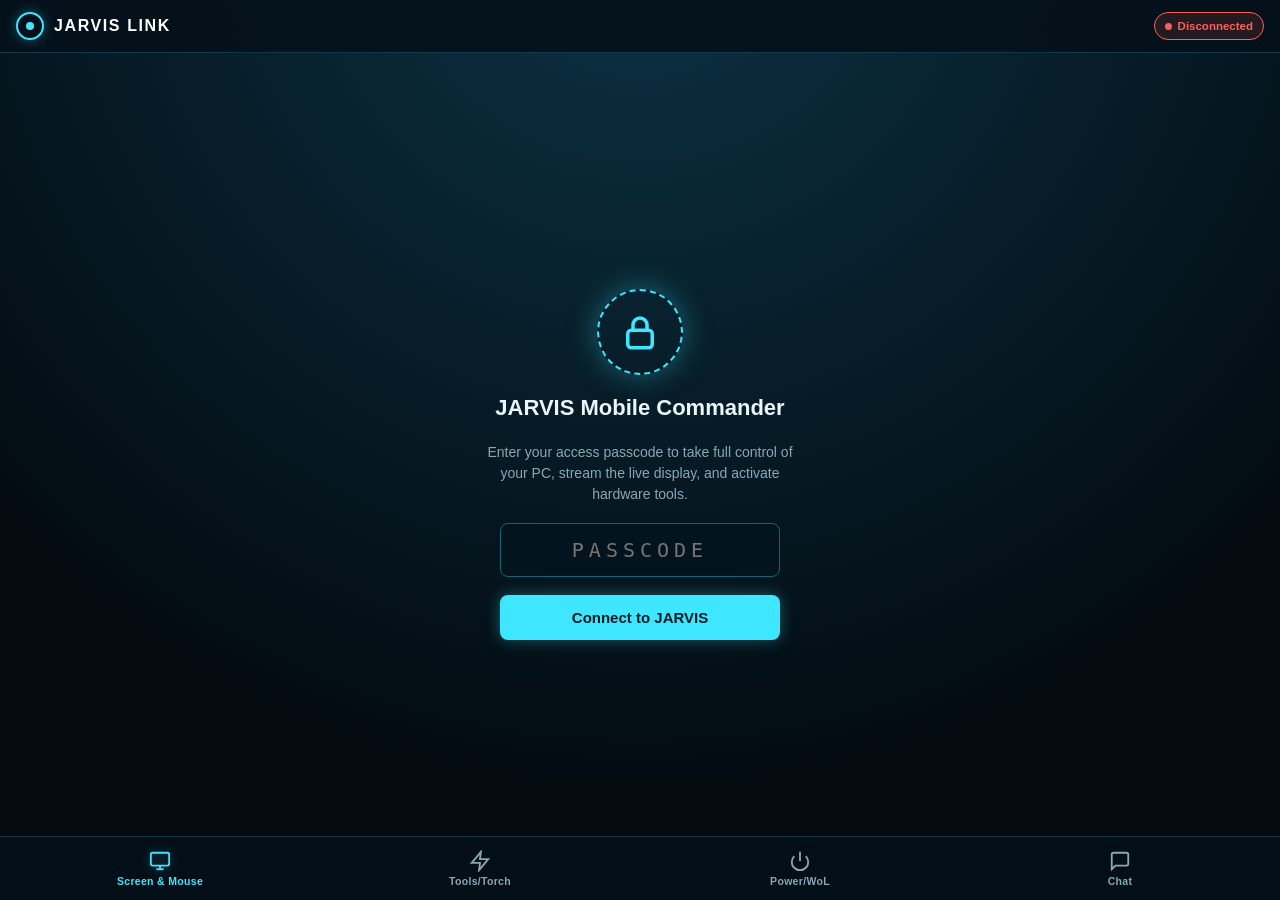
==== commit 759badd6: "Unify mobile screen/touchpad tabs, enhance Kurdish support, and add dedicated laptop Phone Control t" ====
--- a/frontend/phone.html
+++ b/frontend/phone.html
@@ -326,8 +326,9 @@
   <!-- Connected Screen -->
   <div id="mainScreen" class="hidden" style="display:flex; flex-direction:column; flex:1;">
     <main>
-      <!-- TAB 1: LIVE SCREEN (Continuous Smooth Stream) -->
-      <div id="tabScreen" class="tab-content">
+      <!-- TAB 1: SCREEN & MOUSE (Unified Live Stream + Touchpad + Keyboard) -->
+      <div id="tabDesktop" class="tab-content">
+        <!-- Live Desktop Video Stream -->
         <section class="panel">
           <div class="panel-head">
             <h3>Live Desktop Stream</h3>
@@ -341,36 +342,11 @@
             <img id="liveScreenStream" class="live-stream-img" alt="Connecting live video feed..." />
           </div>
           <div style="display:flex; justify-content:space-between; align-items:center; font-size:12px; color:var(--muted)">
-            <span>👆 Tap anywhere on the live desktop above to click that spot on your PC!</span>
+            <span>👆 Tap anywhere on the desktop above to click that spot on your PC!</span>
           </div>
         </section>
 
-        <!-- Quick PC Actions under Stream -->
-        <section class="panel">
-          <div class="panel-head"><h3>Quick Controls</h3></div>
-          <div class="grid">
-            <button class="btn-action highlight" data-action="click">
-              <svg viewBox="0 0 24 24"><circle cx="12" cy="12" r="9"/><circle cx="12" cy="12" r="3"/></svg>
-              Left Click
-            </button>
-            <button class="btn-action highlight" data-action="right_click">
-              <svg viewBox="0 0 24 24"><path d="M12 3v18M12 3a9 9 0 019 9v0a9 9 0 01-9 9"/></svg>
-              Right Click
-            </button>
-            <button class="btn-action" data-action="minimize">
-              <svg viewBox="0 0 24 24"><line x1="4" y1="20" x2="20" y2="20"/></svg>
-              Minimise Window
-            </button>
-            <button class="btn-action" data-action="maximize">
-              <svg viewBox="0 0 24 24"><rect x="3" y="3" width="18" height="18" rx="2"/></svg>
-              Full Size Window
-            </button>
-          </div>
-        </section>
-      </div>
-
-      <!-- TAB 2: TRACKPAD & KEYBOARD -->
-      <div id="tabTrackpad" class="tab-content hidden">
+        <!-- Precision Touchpad -->
         <section class="panel">
           <div class="panel-head">
             <h3>Precision Touchpad</h3>
@@ -385,6 +361,7 @@
           </div>
         </section>
 
+        <!-- PC Keyboard & Shortcuts -->
         <section class="panel">
           <div class="panel-head"><h3>PC Keyboard & Shortcuts</h3></div>
           <div class="key-bar">
@@ -406,6 +383,29 @@
             <button class="chip" data-key="down">▼ Down</button>
           </div>
         </section>
+
+        <!-- Quick Windows Controls under Touchpad -->
+        <section class="panel">
+          <div class="panel-head"><h3>Windows & Power Controls</h3></div>
+          <div class="grid">
+            <button class="btn-action highlight" data-action="minimize">
+              <svg viewBox="0 0 24 24"><line x1="4" y1="20" x2="20" y2="20"/></svg>
+              Minimise Window
+            </button>
+            <button class="btn-action highlight" data-action="maximize">
+              <svg viewBox="0 0 24 24"><rect x="3" y="3" width="18" height="18" rx="2"/></svg>
+              Full Size Window
+            </button>
+            <button class="btn-action" data-action="desktop">
+              <svg viewBox="0 0 24 24"><path d="M3 11l9-8 9 8M5 10v10h5v-6h4v6h5V10"/></svg>
+              Show Desktop
+            </button>
+            <button class="btn-action danger" data-action="close">
+              <svg viewBox="0 0 24 24"><line x1="18" y1="6" x2="6" y2="18"/><line x1="6" y1="6" x2="18" y2="18"/></svg>
+              Close Window
+            </button>
+          </div>
+        </section>
       </div>
 
       <!-- TAB 3: PHONE TOOLS & FLASHLIGHT -->
@@ -554,13 +554,9 @@
 
   <!-- Bottom Navigation Bar -->
   <nav class="bottom-nav" id="bottomNav">
-    <button class="nav-item active" data-tab="tabScreen">
+    <button class="nav-item active" data-tab="tabDesktop">
       <svg viewBox="0 0 24 24"><rect x="2" y="3" width="20" height="14" rx="2"/><line x1="8" y1="21" x2="16" y2="21"/><line x1="12" y1="17" x2="12" y2="21"/></svg>
-      <span>Screen</span>
-    </button>
-    <button class="nav-item" data-tab="tabTrackpad">
-      <svg viewBox="0 0 24 24"><rect x="4" y="3" width="16" height="18" rx="4"/><line x1="12" y1="3" x2="12" y2="9"/><line x1="4" y1="9" x2="20" y2="9"/></svg>
-      <span>Touchpad</span>
+      <span>Screen & Mouse</span>
     </button>
     <button class="nav-item" data-tab="tabTools">
       <svg viewBox="0 0 24 24"><polygon points="13 2 3 14 12 14 11 22 21 10 12 10 13 2"/></svg>
@@ -615,7 +611,7 @@
         const target = btn.dataset.tab;
         document.querySelectorAll('.tab-content').forEach(c => c.classList.add('hidden'));
         document.getElementById(target)?.classList.remove('hidden');
-        if (target === 'tabScreen') startLiveScreenStream();
+        if (target === 'tabDesktop') startLiveScreenStream();
       };
     });
 
@@ -831,6 +827,12 @@
         toast('JARVIS: ' + (ev.data.message || 'Screen Wake Activated'));
         enableWakeLock();
         if (navigator.vibrate) navigator.vibrate([300, 100, 300]);
+      } else if (ev.type === 'snap_photo') {
+        toast('📸 JARVIS requested camera photo!');
+        document.getElementById('inputPhoto')?.click();
+      } else if (ev.type === 'take_screenshot') {
+        toast('📱 JARVIS requested screen snapshot!');
+        shareMobileScreen();
       } else if (ev.type === 'clipboard' && ev.data.text) {
         navigator.clipboard?.writeText(ev.data.text).catch(() => {});
         toast('Clipboard synced from PC!');
@@ -1010,7 +1012,7 @@
     document.getElementById('btnWakeLock').onclick = enableWakeLock;
 
     // Mobile Screen Sharing
-    document.getElementById('btnShareScreen').onclick = async () => {
+    async function shareMobileScreen() {
       try {
         if (!navigator.mediaDevices || !navigator.mediaDevices.getDisplayMedia) {
           return toast('Screen sharing requires browser support or HTTPS tunnel.');
@@ -1040,7 +1042,8 @@
       } catch (err) {
         toast('Could not share screen: ' + err.message);
       }
-    };
+    }
+    document.getElementById('btnShareScreen').onclick = shareMobileScreen;
 
     // Chat
     const chatLog = document.getElementById('chatLog');
